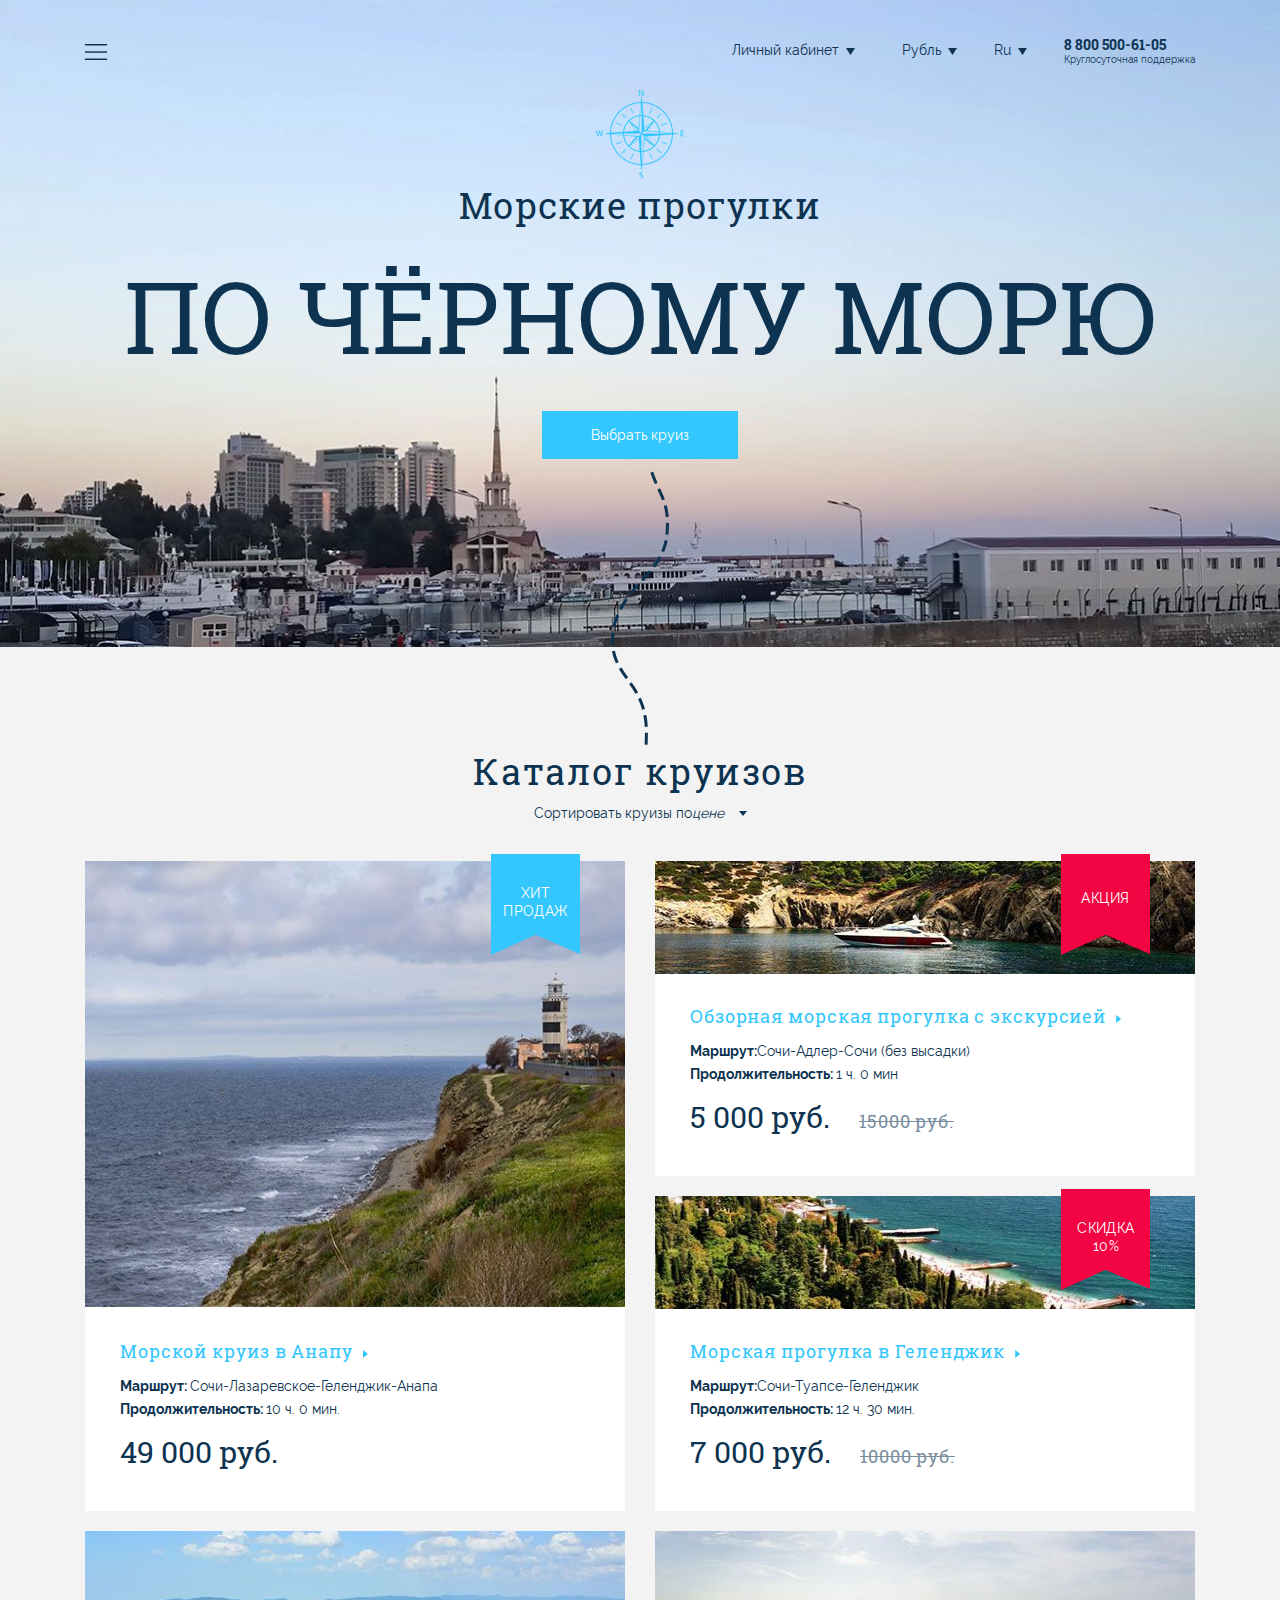
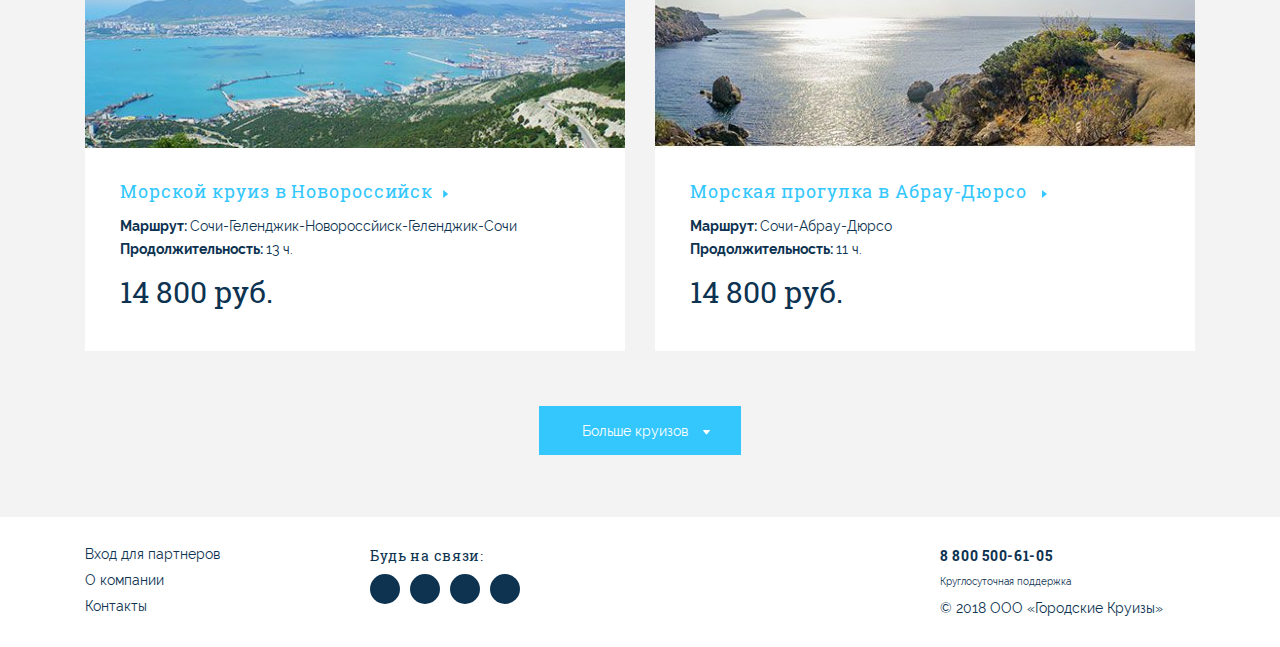
==== cruise/index.html @ 15de5fc4 "cruise" ====
<!DOCTYPE html><html lang="ru"><head><meta charset="utf-8"><title>Морские прогулки по черному морю</title><meta name="description" content=""><meta http-equiv="X-UA-Compatible" content="IE=edge"><meta name="viewport" content="width=device-width, initial-scale=1, maximum-scale=1"><meta property="og:image" content="path/to/image.jpg"><link rel="icon" href="img/favicon.ico"><link rel="apple-touch-icon" sizes="180x180" href="img/favicon/apple-touch-icon-180x180.png"><meta name="theme-color" content="#000"><link rel="stylesheet" href="libs/bootstrap/bootstrap-grid.min.css"><link rel="stylesheet" href="https://use.fontawesome.com/releases/v5.2.0/css/all.css" integrity="sha384-hWVjflwFxL6sNzntih27bfxkr27PmbbK/iSvJ+a4+0owXq79v+lsFkW54bOGbiDQ" crossorigin="anonymous"><link rel="stylesheet" href="css/fonts.css"><link rel="stylesheet" href="css/style.css"><link rel="stylesheet" href="css/media.css"></head><body><div class="wrapper"></div><div class="modal"><div class="close"></div><div class="container"><div class="row"><div class="col-lg-6"><div class="gallery"><a href="#"><img src="img/gallery_item_1.png" alt="" class="main_img img-responsive"></a><ul class="img_list"><li><img src="img/cruise-1.jpg" alt=""></li><li><img src="img/cruise-2.jpg" alt=""></li><li><img src="img/cruise-5.jpg" alt=""></li><li><img src="img/cruise-2.jpg" alt=""></li></ul></div></div><div class="col-lg-6"><div class="modal_description"><h3>Морская прогулка в Абрау-Дюрсо</h3><span class="route"><strong>Маршрут: </strong>Сочи - Абрау-Дюрсо</span><span class="duration"><strong>Продолжительность: </strong>11 ч. 0 мин.</span><span class="date"><strong>Расписание:</strong>Отправление из Сочи: ежедневно в 10:00, 11:40, 13:20, 15:00, 16:40 <br>Отправление из Абрау-Дюрсо: ежедневнов 12:25, 14:05, 15:45, 17:25, 19:05 <br>Продолжительность: 11 часов 0 мин., из которых 10 часов - морская прогулка (туда и обратно), от 1 часа 30 мин. - свободное время в Ласточкином гнезде <br>Причал отправления/прибытия: набережная Ленина, причал №8, теплоход "Азов"</span><div class="price">14 800 руб.</div><a href="#" class="btn choose">Бронирование</a></div></div></div></div></div><header><div class="container"><div class="row"><div class="col"><div class="top_line"><a href="#" class="mmenu"><button class="hamburger"><span class="top_button_line"></span><span class="bottom_button_line"></span></button></a><nav class="main_nav hide"><ul><li><a href="#">Популярные маршруты</a></li><li><a href="#">Расписание рейсов</a></li><li><a href="#">Забронировать рейсы</a></li><li><a href="#">Вход для партнеров</a></li><li><a href="#">О компании</a></li><li><a href="#">Контакты</a></li></ul></nav><ul class="nav_right_side"><li class="user"><i class="fas fa-user"></i><a href="#">Личный кабинет<span class="trel"></span></a></li><li class="rub"><i class="fas fa-ruble-sign"></i><a href="#">Рубль<span class="trel"></span></a></li><li class="lang"><a href="#">Ru<span class="trel"></span></a></li><li><span class="phone_number">8 800 500-61-05</span><span class="phone_description">Круглосуточная поддержка</span></li></ul></div></div></div><div class="row"><div class="col-12 text-center"><div class="logo"><a href="index.html"><img src="img/logo.png" alt="" class="img-resposnive"></a></div></div><div class="col-12 header_desc"><div class="header_title"><h3>Морские прогулки</h3><h1>По чёрному морю</h1></div><a href="#" class="btn choose">Выбрать круиз</a></div></div></div></header><main><img src="img/cross_line.png" alt="" class="cross_line img-responsive"><div class="container"><div class="row"><div class="col text-center"><h2>Каталог круизов</h2><span>Cортировать круизы по</span><select name="sort" id="sort" class="sort"><option value="Цена">цене</option><option value="Рейтинг">рейтингу</option><option value="Рекомендуемое">рекомендуемому</option></select></div></div><div class="row main_content"><div class="col-lg-6"><div class="left_side main_item"><img src="img/cruise-1.jpg" alt="" class="img-responsive"><div class="left_side_description"><a href="#"><h3>Морской круиз в Анапу<span class="right_arrow"></span></h3></a><span class="route"><strong>Маршрут: </strong>Сочи-Лазаревское-Геленджик-Анапа</span><span class="duration"><strong>Продолжительность: </strong>10 ч. 0 мин.</span><div class="price">49 000 руб.</div></div></div><div class="left_side main_item"><img src="img/cruise-4.jpg" alt="" class="img-responsive"><div class="left_side_description"><a href="#"><h3>Морской круиз в Новороссийск<span class="right_arrow"></span></h3></a><span class="route"><strong>Маршрут: </strong> Сочи-Геленджик-Новороссйиск-Геленджик-Сочи</span><span class="duration"><strong>Продолжительность: </strong>13 ч. </span><div class="price">14 800 руб.</div></div></div></div><div class="col-lg-6"><div class="right_side main_item"><div class="top_item"><img src="img/cruise-2.jpg" alt="" class="img-responsive"><div class="top_item_description "><a href="#"><h3>Обзорная морская прогулка с экскурсией<span class="right_arrow"></span></h3></a><span class="route"><strong>Маршрут:</strong>Сочи-Адлер-Сочи (без высадки)</span><span class="duration"><strong>Продолжительность: </strong>1 ч. 0 мин</span><div class="price">5 000 руб.</div><span class="old_price">15000 руб.</span></div></div><div class="bottom_item"><img src="img/cruise-3.jpg" alt="" class="img-responsive"><div class="top_item_description "><a href="#"><h3>Морская прогулка в Геленджик<span class="right_arrow"></span></h3></a><span class="route"><strong>Маршрут:</strong>Сочи-Туапсе-Геленджик</span><span class="duration"><strong>Продолжительность: </strong>12 ч. 30 мин.</span><div class="price">7 000 руб.</div><span class="old_price">10000 руб.</span></div></div><div class="right_item"><img src="img/cruise-5.jpg" alt="" class="img-responsive"><div class="left_side_description"><a href="#"><h3>Морская прогулка в Абрау-Дюрсо <span class="right_arrow"></span></h3></a><span class="route"><strong>Маршрут: </strong> Сочи-Абрау-Дюрсо </span><span class="duration"><strong>Продолжительность: </strong>11 ч. </span><div class="price">14 800 руб.</div></div></div></div></div></div><div class="row text-center"><div class="col"><a href="#" class="btn more_cruise">Больше круизов<span class="arrow"></span></a></div></div></div></main><footer><div class="container"><div class="row"><div class="col-lg-3 col-md-4 col-4"><nav class="footer_nav"><ul><li><a href="#">Вход для партнеров</a></li><li><a href="#">О компании</a></li><li><a href="#">Контакты</a></li></ul></nav></div><div class="col-lg-6 col-md-4 col-4"><p class="social_title">Будь на связи:</p><nav class="footer_social"><ul><li><a href="#"><i class="fab fa-vk"></i></a></li><li><a href="#"><i class="fab fa-odnoklassniki"></i></a></li><li><a href="#"><i class="fab fa-youtube"></i></a></li><li><a href="#"><i class="fab fa-instagram"></i></a></li></ul></nav></div><div class="col-lg-3 col-md-4 col-4"><div class="footer_contacts"><span class="phone_number">8 800 500-61-05</span><span class="phone_description">Круглосуточная поддержка</span><span class="copyright">© 2018 OOO «Городские Круизы»</span></div></div></div></div></footer><script src="js/common.js"></script></body></html>
---- cruise/css/fonts.css ----
@font-face {
    font-family: "RobotoSlab";
    src: url("../fonts/RobotoSlab/RobotoSlab-Regular.ttf") format("truetype");
}

@font-face {
    font-family: "RobotoSlab";
    font-weight: bold;
    src: url("../fonts/RobotoSlab/RobotoSlab-Bold.ttf") format("truetype");
}

@font-face {
    font-family: "Raleway";
    src: url("../fonts/Railway/Raleway-Regular.ttf") format("truetype");
}

@font-face {
    font-family: "Raleway";
    font-weight: bold;
    src: url("../fonts/Railway/Raleway-Bold.ttf") format("truetype");
}
---- cruise/css/style.css ----
:root{--default-font:"Raleway";--text:#0d3351;--accent:#33c7fd}*,::after,::before{margin:0;padding:0;box-sizing:border-box}h1,h2,h3,h4,h5,p{margin:0;padding:0;font-family:"RobotoSlab",serif}:placeholder{color:#666}::selection{background-color:var(--accent);color:#fff}body{font-size:14px;min-width:320px;position:relative;font-family:var(--default-font);overflow-x:hidden;color:var(--text)}input,textarea{border:#666 1px solid;outline:none}input:focus:required:invalid,textarea:focus:required:invalid{border-color:red}input:required:valid,textarea:required:valid{border-color:green}.img-responsive{display:block;max-width:100%;height:auto}.text-center{text-align:center}b,strong{font-weight:700}a{display:block;color:var(--text);text-decoration:none}ul{list-style:none}.modal{max-width:850px;width:100%;z-index:99999;min-height:691px;background-color:#fff;position:fixed;top:50%;left:50%;transform:translate(-50%,-50%);padding-top:118px;padding-left:28px;padding-right:24px;display:none}.close{position:absolute;width:15px;height:17px;right:33px;top:25px;background:url(../img/close.png) no-repeat;cursor:pointer}.modal .route{display:block}.modal .duration{margin-bottom:16px;display:block}.modal .date{letter-spacing:.7px;line-height:24px}.modal .date strong{display:block}.modal .price{margin-top:15px;font-size:30px;font-family:"RobotoSlab"}.main_img{margin-bottom:7px;max-width:361px}.modal_description h3{font-size:18px;color:var(--accent);font-weight:400;letter-spacing:.9px;position:relative;line-height:.6;margin-bottom:37px}.img_list li{display:inline-block;margin-right:6.5px}.img_list img{max-width:83px;width:100%;height:55px;cursor:pointer}.wrapper{position:absolute;height:100%;width:100%;background-color:#000;opacity:.5;z-index:999;display:-webkit-flex;display:-moz-flex;display:-ms-flex;display:-o-flex;display:flex;justify-content:center;align-items:center;display:none}header{min-height:647px;position:relative;padding-top:35px;background:url(../img/header_bg.jpg) no-repeat center bottom / cover}.top_line{display:-webkit-flex;display:-moz-flex;display:-ms-flex;display:-o-flex;display:flex;justify-content:space-between;align-items:center;position:relative}.main_nav{display:block;position:absolute;max-width:420px;width:100%;min-height:415px;background-color:var(--text);padding-top:65px;padding-left:40px;top:35px;opacity:0;transform:translateY(-150%);transition:all 0.3s ease;z-index:1}.main_nav li{margin-bottom:25px;font-family:"RobotoSlab";font-size:18px}.main_nav li:last-of-type{margin-bottom:0}.main_nav a{color:#fff;display:inline-block}.hide{display:none}.nav_right_side{display:-webkit-flex;display:-moz-flex;display:-ms-flex;display:-o-flex;display:flex;justify-content:flex-end;align-items:center}.trel{width:9px;height:7px;display:inline-block;background-color:var(--text);clip-path:polygon(0% 0%,100% 0%,50% 100%);margin-left:7px;display:inline-block}.nav_right_side li:not(:last-of-type){margin-right:37px}.nav_right_side i{margin-right:10px;color:var(--accent)}.nav_right_side a{display:inline-block}.phone_number,.phone_description{display:block}.phone_number{font-weight:700;font-family:"RobotoSlab"}.phone_description{font-size:10px}.mmenu{height:20px}.hamburger{border:none;height:2px;width:22px;background-image:linear-gradient(to bottom,#496c89 50%,#315573 50%);position:relative;cursor:pointer}.top_button_line{content:"";position:absolute;top:-7px;left:0;height:2px;width:100%;background-image:linear-gradient(to bottom,#0d3351 50%,#6b8caa 50%);cursor:pointer}.bottom_button_line{content:"";position:absolute;bottom:-7px;left:0;height:2px;width:100%;background-image:linear-gradient(to bottom,#6e8eab 50%,#0d3351 50%);cursor:pointer}.logo{margin-top:25px;display:inline-block}.header_desc{text-align:center}.header_title h3{font-size:36px;font-weight:400;letter-spacing:.03em}.header_title h1{font-size:100px;font-weight:400;text-transform:uppercase;margin-top:20px}.choose{background-color:var(--accent);display:inline-block;padding:16px 49px;color:#fff;margin-top:30px;transition:all 0.2s ease;text-align:center}.choose:hover{background-color:#13b0e9}.choose:active{background-color:#64d6ff}main{padding-top:100px;background-color:#f3f3f3;min-height:1405px;position:relative}.cross_line{position:absolute;left:50%;transform:translateX(-50%);top:-12%}main h2{font-size:36px;font-weight:400;letter-spacing:.05em}.sort{outline:none;border:none;font-family:var(--default-font);font-size:14px;font-style:italic;color:var(--text);background-color:transparent;position:relative;display:inline-block;padding-right:9px;-webkit-appearance:none;-moz-appearance:none;-ms-appearance:none;appearance:none!important;background:url(../img/arrow.png) no-repeat center right;width:55px;margin-top:10px}.main_content{margin-top:40px;margin-bottom:25px}.left_side{position:relative}.left_side.main_item:nth-of-type(1){margin-bottom:20px}.left_side img{height:447px}.left_side.main_item:nth-of-type(2) img{height:217px}.left_side_description,.top_item_description{padding-left:35px;padding-top:31px;padding-bottom:40px;background-color:#fff;position:relative}.top_item_description{padding-top:30px}.left_side:nth-of-type(1)::before,.top_item::before,.bottom_item::before{content:"Хит продаж";text-transform:uppercase;position:absolute;display:-webkit-flex;display:-moz-flex;display:-ms-flex;display:-o-flex;display:flex;letter-spacing:.03em;line-height:18px;padding-top:30px;text-align:center;width:89px;height:101px;background-color:var(--accent);color:#fff;top:-7px;right:45px;clip-path:polygon(0% 0%,100% 0%,100% 99%,50% 80%,0 100%)}.top_item::before{content:"Акция";background-color:#f20542;justify-content:center;padding-top:35px}.bottom_item::before{content:"Скидка 10%";background-color:#f20542;padding-left:1px}.left_side_description h3,.top_item_description h3{font-size:18px;color:var(--accent);font-weight:400;letter-spacing:.05em;position:relative}.left_side_description a,.top_item_description a{max-width:max-content}.right_arrow{clip-path:polygon(0 0,0% 100%,100% 50%);height:8px;width:5px;background-color:var(--accent);display:inline-block!important;margin-left:10px}.left_side_description span,.top_item_description span{display:block}.route{margin-top:15px;margin-bottom:7px}.left_side_description .price,.top_item_description .price{margin-top:15px;font-size:30px;font-family:"RobotoSlab"}.top_item{margin-bottom:20px;position:relative}.top_item img,.bottom_item img{height:113px}.top_item_description .price,.top_item_description .old_price{display:inline-block}.old_price{margin-left:29px;font-family:"RobotoSlab";font-size:18px;opacity:.55;text-decoration:line-through;letter-spacing:.05em}.bottom_item{position:relative;margin-bottom:20px}.right_item img{height:217px}.more_cruise{background-color:var(--accent);display:inline-block;padding:17px 26px 16px 38px;color:#fff;margin-top:30px;transition:all 0.2s ease;text-align:center;margin-bottom:62px;width:202px}.more_cruise:hover{background-color:#13b0e9}.more_cruise:active{background-color:#64d6ff}.arrow{width:8px;height:5px;background-color:#fff;display:inline-block;clip-path:polygon(100% 0,0 0,50% 100%);margin-left:15px;vertical-align:middle}footer .row{height:130px;padding-top:29px}.footer_nav a{margin-bottom:10px}.social_title{margin-bottom:9px;letter-spacing:.7px}.footer_social li{display:inline-block;margin-right:10px}.footer_social a{height:30px;width:30px;background-color:var(--text);display:-webkit-flex;display:-moz-flex;display:-ms-flex;display:-o-flex;display:flex;justify-content:center;align-items:center;border-radius:50%}.footer_social i{color:#fff}.footer_contacts .phone_number{margin-bottom:11px;letter-spacing:.7px}.footer_contacts .phone_description{margin-bottom:13px}
---- cruise/css/media.css ----
@media (max-width:320px){.header_title h1{font-size:3rem!important}}@media (max-width:575.98px){.header_title h1{font-size:4rem}.nav_right_side li:not(:last-of-type){margin-right:20px}}@media (max-width:767.98px){.nav_right_side .phone_number,.nav_right_side .phone_description{display:none}header .choose{margin-bottom:30px}.left_side_description,.top_item_description{margin-bottom:30px}}@media (max-width:991.98px){.cross_line{display:none}}
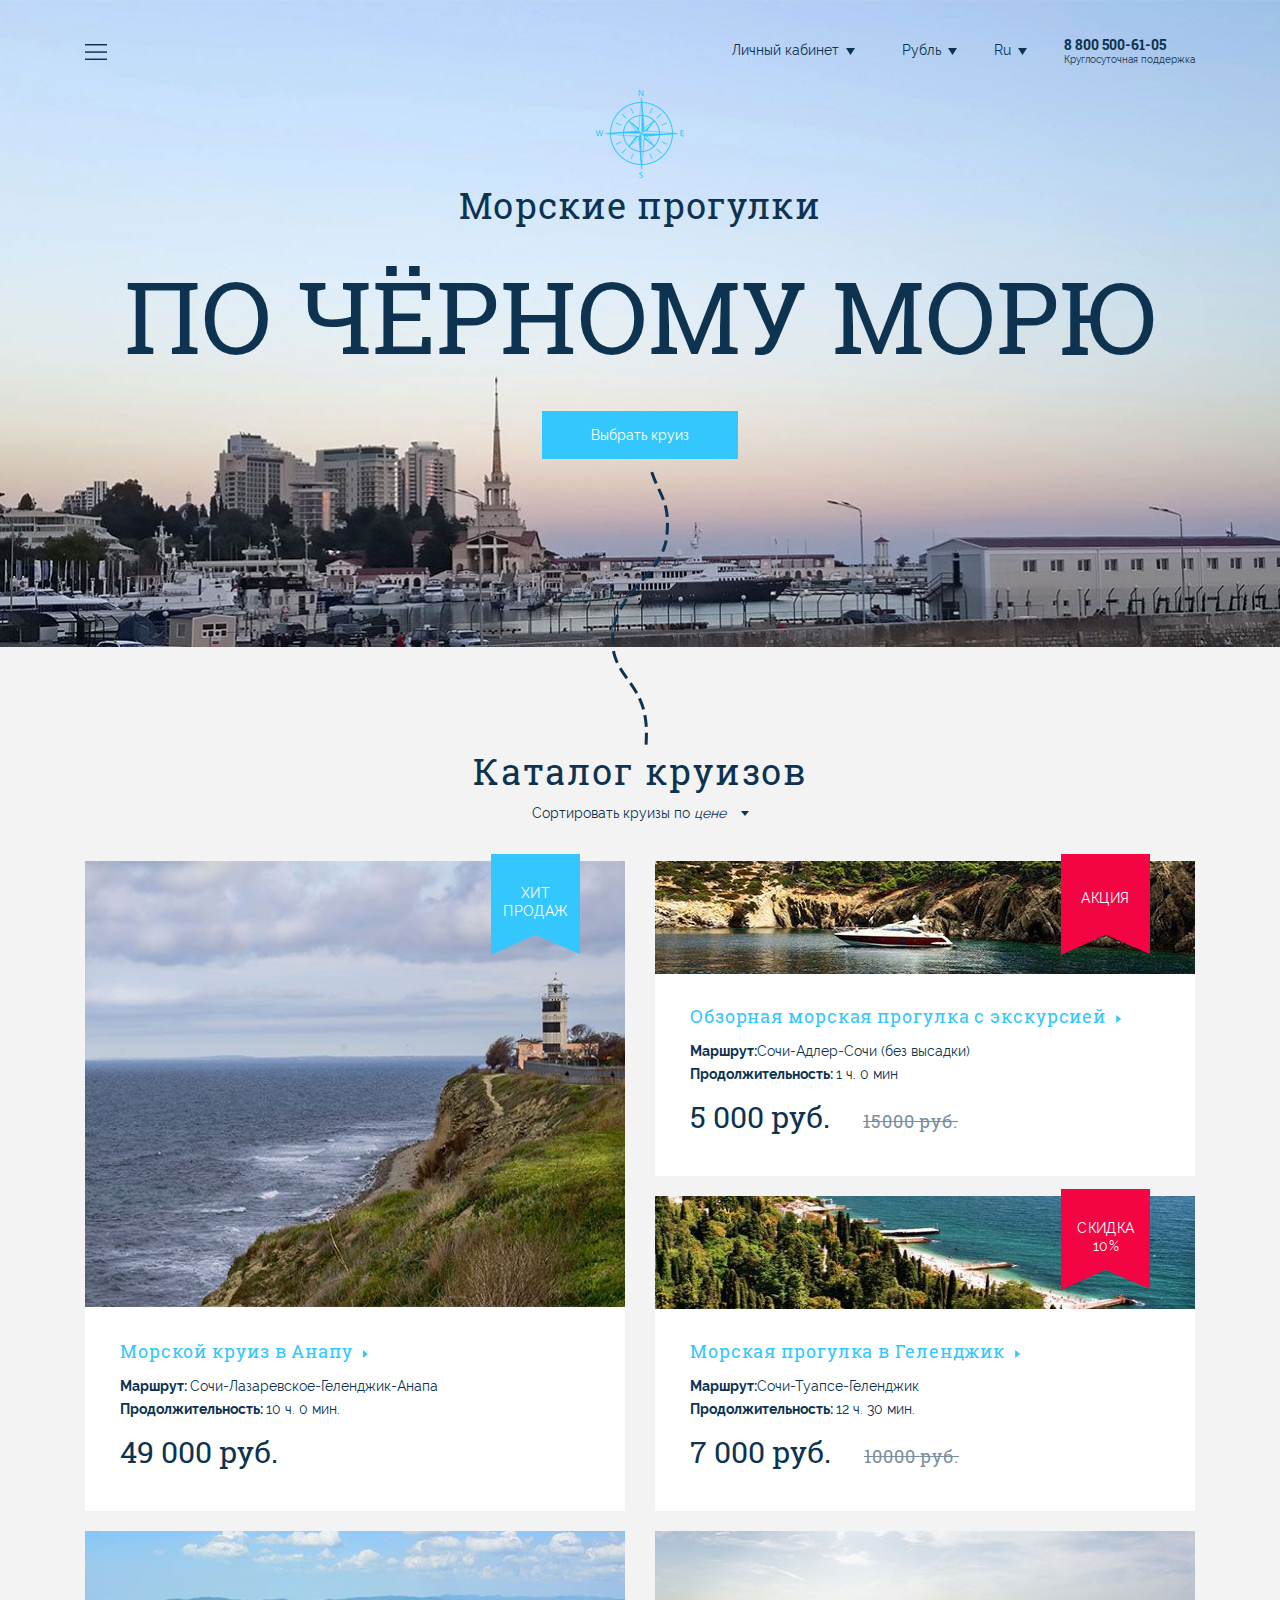
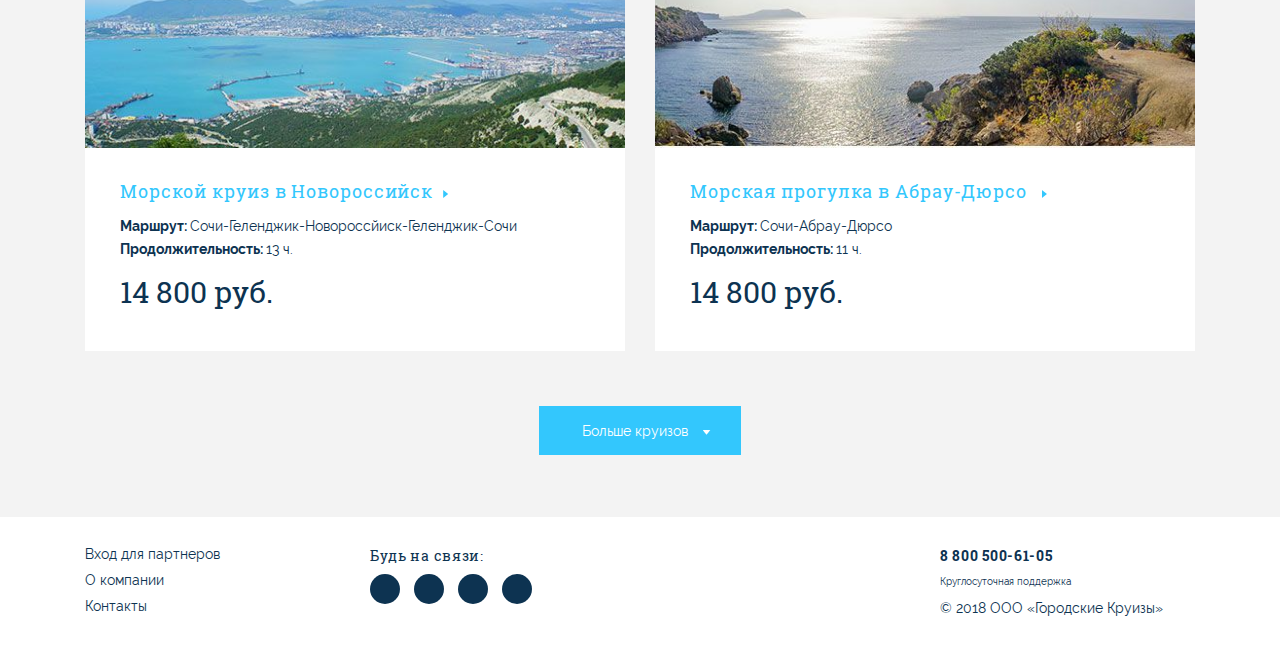
==== commit 2eae8ef3: "cruise" ====
--- a/cruise/index.html
+++ b/cruise/index.html
@@ -1 +1,258 @@
-<!DOCTYPE html><html lang="ru"><head><meta charset="utf-8"><title>Морские прогулки по черному морю</title><meta name="description" content=""><meta http-equiv="X-UA-Compatible" content="IE=edge"><meta name="viewport" content="width=device-width, initial-scale=1, maximum-scale=1"><meta property="og:image" content="path/to/image.jpg"><link rel="icon" href="img/favicon.ico"><link rel="apple-touch-icon" sizes="180x180" href="img/favicon/apple-touch-icon-180x180.png"><meta name="theme-color" content="#000"><link rel="stylesheet" href="libs/bootstrap/bootstrap-grid.min.css"><link rel="stylesheet" href="https://use.fontawesome.com/releases/v5.2.0/css/all.css" integrity="sha384-hWVjflwFxL6sNzntih27bfxkr27PmbbK/iSvJ+a4+0owXq79v+lsFkW54bOGbiDQ" crossorigin="anonymous"><link rel="stylesheet" href="css/fonts.css"><link rel="stylesheet" href="css/style.css"><link rel="stylesheet" href="css/media.css"></head><body><div class="wrapper"></div><div class="modal"><div class="close"></div><div class="container"><div class="row"><div class="col-lg-6"><div class="gallery"><a href="#"><img src="img/gallery_item_1.png" alt="" class="main_img img-responsive"></a><ul class="img_list"><li><img src="img/cruise-1.jpg" alt=""></li><li><img src="img/cruise-2.jpg" alt=""></li><li><img src="img/cruise-5.jpg" alt=""></li><li><img src="img/cruise-2.jpg" alt=""></li></ul></div></div><div class="col-lg-6"><div class="modal_description"><h3>Морская прогулка в Абрау-Дюрсо</h3><span class="route"><strong>Маршрут: </strong>Сочи - Абрау-Дюрсо</span><span class="duration"><strong>Продолжительность: </strong>11 ч. 0 мин.</span><span class="date"><strong>Расписание:</strong>Отправление из Сочи: ежедневно в 10:00, 11:40, 13:20, 15:00, 16:40 <br>Отправление из Абрау-Дюрсо: ежедневнов 12:25, 14:05, 15:45, 17:25, 19:05 <br>Продолжительность: 11 часов 0 мин., из которых 10 часов - морская прогулка (туда и обратно), от 1 часа 30 мин. - свободное время в Ласточкином гнезде <br>Причал отправления/прибытия: набережная Ленина, причал №8, теплоход "Азов"</span><div class="price">14 800 руб.</div><a href="#" class="btn choose">Бронирование</a></div></div></div></div></div><header><div class="container"><div class="row"><div class="col"><div class="top_line"><a href="#" class="mmenu"><button class="hamburger"><span class="top_button_line"></span><span class="bottom_button_line"></span></button></a><nav class="main_nav hide"><ul><li><a href="#">Популярные маршруты</a></li><li><a href="#">Расписание рейсов</a></li><li><a href="#">Забронировать рейсы</a></li><li><a href="#">Вход для партнеров</a></li><li><a href="#">О компании</a></li><li><a href="#">Контакты</a></li></ul></nav><ul class="nav_right_side"><li class="user"><i class="fas fa-user"></i><a href="#">Личный кабинет<span class="trel"></span></a></li><li class="rub"><i class="fas fa-ruble-sign"></i><a href="#">Рубль<span class="trel"></span></a></li><li class="lang"><a href="#">Ru<span class="trel"></span></a></li><li><span class="phone_number">8 800 500-61-05</span><span class="phone_description">Круглосуточная поддержка</span></li></ul></div></div></div><div class="row"><div class="col-12 text-center"><div class="logo"><a href="index.html"><img src="img/logo.png" alt="" class="img-resposnive"></a></div></div><div class="col-12 header_desc"><div class="header_title"><h3>Морские прогулки</h3><h1>По чёрному морю</h1></div><a href="#" class="btn choose">Выбрать круиз</a></div></div></div></header><main><img src="img/cross_line.png" alt="" class="cross_line img-responsive"><div class="container"><div class="row"><div class="col text-center"><h2>Каталог круизов</h2><span>Cортировать круизы по</span><select name="sort" id="sort" class="sort"><option value="Цена">цене</option><option value="Рейтинг">рейтингу</option><option value="Рекомендуемое">рекомендуемому</option></select></div></div><div class="row main_content"><div class="col-lg-6"><div class="left_side main_item"><img src="img/cruise-1.jpg" alt="" class="img-responsive"><div class="left_side_description"><a href="#"><h3>Морской круиз в Анапу<span class="right_arrow"></span></h3></a><span class="route"><strong>Маршрут: </strong>Сочи-Лазаревское-Геленджик-Анапа</span><span class="duration"><strong>Продолжительность: </strong>10 ч. 0 мин.</span><div class="price">49 000 руб.</div></div></div><div class="left_side main_item"><img src="img/cruise-4.jpg" alt="" class="img-responsive"><div class="left_side_description"><a href="#"><h3>Морской круиз в Новороссийск<span class="right_arrow"></span></h3></a><span class="route"><strong>Маршрут: </strong> Сочи-Геленджик-Новороссйиск-Геленджик-Сочи</span><span class="duration"><strong>Продолжительность: </strong>13 ч. </span><div class="price">14 800 руб.</div></div></div></div><div class="col-lg-6"><div class="right_side main_item"><div class="top_item"><img src="img/cruise-2.jpg" alt="" class="img-responsive"><div class="top_item_description "><a href="#"><h3>Обзорная морская прогулка с экскурсией<span class="right_arrow"></span></h3></a><span class="route"><strong>Маршрут:</strong>Сочи-Адлер-Сочи (без высадки)</span><span class="duration"><strong>Продолжительность: </strong>1 ч. 0 мин</span><div class="price">5 000 руб.</div><span class="old_price">15000 руб.</span></div></div><div class="bottom_item"><img src="img/cruise-3.jpg" alt="" class="img-responsive"><div class="top_item_description "><a href="#"><h3>Морская прогулка в Геленджик<span class="right_arrow"></span></h3></a><span class="route"><strong>Маршрут:</strong>Сочи-Туапсе-Геленджик</span><span class="duration"><strong>Продолжительность: </strong>12 ч. 30 мин.</span><div class="price">7 000 руб.</div><span class="old_price">10000 руб.</span></div></div><div class="right_item"><img src="img/cruise-5.jpg" alt="" class="img-responsive"><div class="left_side_description"><a href="#"><h3>Морская прогулка в Абрау-Дюрсо <span class="right_arrow"></span></h3></a><span class="route"><strong>Маршрут: </strong> Сочи-Абрау-Дюрсо </span><span class="duration"><strong>Продолжительность: </strong>11 ч. </span><div class="price">14 800 руб.</div></div></div></div></div></div><div class="row text-center"><div class="col"><a href="#" class="btn more_cruise">Больше круизов<span class="arrow"></span></a></div></div></div></main><footer><div class="container"><div class="row"><div class="col-lg-3 col-md-4 col-4"><nav class="footer_nav"><ul><li><a href="#">Вход для партнеров</a></li><li><a href="#">О компании</a></li><li><a href="#">Контакты</a></li></ul></nav></div><div class="col-lg-6 col-md-4 col-4"><p class="social_title">Будь на связи:</p><nav class="footer_social"><ul><li><a href="#"><i class="fab fa-vk"></i></a></li><li><a href="#"><i class="fab fa-odnoklassniki"></i></a></li><li><a href="#"><i class="fab fa-youtube"></i></a></li><li><a href="#"><i class="fab fa-instagram"></i></a></li></ul></nav></div><div class="col-lg-3 col-md-4 col-4"><div class="footer_contacts"><span class="phone_number">8 800 500-61-05</span><span class="phone_description">Круглосуточная поддержка</span><span class="copyright">© 2018 OOO «Городские Круизы»</span></div></div></div></div></footer><script src="js/common.js"></script></body></html>+<!DOCTYPE html>
+<html lang="ru">
+
+<head>
+
+	<meta charset="utf-8">
+	<!-- <base href="/"> -->
+
+	<title>Морские прогулки по черному морю</title>
+	<meta name="description" content="">
+
+	<meta http-equiv="X-UA-Compatible" content="IE=edge">
+	<meta name="viewport" content="width=device-width, initial-scale=1, maximum-scale=1">
+	
+	<!-- Template Basic Images Start -->
+	<meta property="og:image" content="path/to/image.jpg">
+	<link rel="icon" href="img/favicon.ico">
+	<link rel="apple-touch-icon" sizes="180x180" href="img/favicon/apple-touch-icon-180x180.png">
+	<!-- Template Basic Images End -->
+	
+	<!-- Custom Browsers Color Start -->
+	<meta name="theme-color" content="#000">
+	<!-- Custom Browsers Color End -->
+    <link rel="stylesheet" href="libs/bootstrap/bootstrap-grid.min.css">
+    <link rel="stylesheet" href="https://use.fontawesome.com/releases/v5.2.0/css/all.css" integrity="sha384-hWVjflwFxL6sNzntih27bfxkr27PmbbK/iSvJ+a4+0owXq79v+lsFkW54bOGbiDQ" crossorigin="anonymous">
+    <link rel="stylesheet" href="css/fonts.css">
+	<link rel="stylesheet" href="css/style.css">
+    <link rel="stylesheet" href="css/media.css">
+</head>
+
+<body>
+   <div class="wrapper">
+       
+   </div>
+    <div class="modal">
+       <div class="close"></div>
+        <div class="container">
+            <div class="row">
+                <div class="col-lg-6">
+                    <div class="gallery">
+                        <a href="#"><img src="img/gallery_item_1.png" alt="" class="main_img img-responsive"></a>
+                        <ul class="img_list">
+                            <li><img src="img/cruise-1.jpg" alt=""></li>
+                            <li><img src="img/cruise-2.jpg" alt=""></li>
+                            <li><img src="img/cruise-5.jpg" alt=""></li>
+                            <li><img src="img/cruise-2.jpg" alt=""></li>
+                        </ul>
+                    </div>
+                </div>
+                <div class="col-lg-6">
+                    <div class="modal_description">
+                        <h3>Морская прогулка в Абрау-Дюрсо</h3>
+                        <span class="route"><strong>Маршрут: </strong>Сочи - Абрау-Дюрсо</span>
+                        <span class="duration"><strong>Продолжительность: </strong>11 ч. 0 мин.</span>
+                        <span class="date">
+                            <strong>Расписание:</strong>Отправление из Сочи: ежедневно в 10:00, 11:40, 13:20, 15:00, 16:40 <br>
+                            Отправление из Абрау-Дюрсо: ежедневно 
+                            в 12:25, 14:05, 15:45, 17:25, 19:05   <br>
+                            Продолжительность: 11 часов 0 мин., из которых 10 часов - морская прогулка (туда и обратно), от 1 часа 30 мин. - свободное время в Ласточкином гнезде <br>
+                            Причал отправления/прибытия: набережная Ленина, причал №8, теплоход "Азов"
+                        </span>
+                        <div class="price">
+                            14 800 руб.
+                        </div>
+                        <a href="#" class="btn choose">Бронирование</a>
+                    </div>
+                </div>
+            </div>
+        </div>
+    </div>
+<header>
+    <div class="container">
+        <div class="row">
+            <div class="col">
+              <div class="top_line">
+                  <a href="#" class="mmenu">
+                      <button class="hamburger">
+                            <span class="top_button_line"></span>
+                            <span class="bottom_button_line"></span>
+                      </button>
+                  </a>
+                  <nav class="main_nav hide">
+                    <ul>
+                        <li><a href="#">Популярные маршруты</a></li>
+                        <li><a href="#">Расписание рейсов</a></li>
+                        <li><a href="#">Забронировать рейсы</a></li>
+                        <li><a href="#">Вход для партнеров</a></li>
+                        <li><a href="#">О компании</a></li>
+                        <li><a href="#">Контакты</a></li>
+                    </ul>
+                 </nav>
+                 <ul class="nav_right_side">
+                    <li class="user"><i class="fas fa-user"></i><a href="#">Личный кабинет<span class="trel"></span></a></li>
+                    <li class="rub"><i class="fas fa-ruble-sign"></i><a href="#">Рубль<span class="trel"></span></a></li>
+                    <li class="lang"><a href="#">Ru<span class="trel"></span></a></li>
+                    <li>
+                        <span class="phone_number">8 800 500-61-05</span>
+                        <span class="phone_description">Круглосуточная поддержка</span>
+                    </li>
+                 </ul>
+               </div>
+            </div>
+        </div>
+        
+        <div class="row">
+            <div class="col-12 text-center">
+                <div class="logo">
+                    <a href="index.html"><img src="img/logo.png" alt="" class="img-resposnive"></a>
+                </div>
+            </div>
+            <div class="col-12 header_desc">
+                <div class="header_title">
+                    <h3>Морские прогулки</h3>
+                    <h1>По чёрному морю</h1>
+                </div>
+                <a href="#" class="btn choose">Выбрать круиз</a>
+            </div>
+        </div>
+    </div>
+</header>
+
+<main>
+   <img src="img/cross_line.png" alt="" class="cross_line img-responsive">
+    <div class="container">
+        <div class="row">
+            <div class="col text-center">
+                <h2>Каталог круизов</h2>
+                <span>Cортировать круизы по</span>
+                <select name="sort" id="sort" class="sort">
+                    <option value="Цена">цене</option>
+                    <option value="Рейтинг">рейтингу</option>
+                    <option value="Рекомендуемое">рекомендуемому</option>
+                </select>
+            </div>
+        </div>
+        
+        <div class="row main_content">
+            <div class="col-lg-6">
+                <div class="left_side main_item">
+                    <img src="img/cruise-1.jpg" alt="" class="img-responsive">
+                    <div class="left_side_description">
+                        <a href="#"><h3>Морской круиз в Анапу<span class="right_arrow"></span></h3></a>
+                        <span class="route"><strong>Маршрут: </strong>Сочи-Лазаревское-Геленджик-Анапа</span>
+                        <span class="duration"><strong>Продолжительность: </strong>10 ч. 0 мин.</span>
+                        <div class="price">
+                            49 000 руб.
+                        </div>
+                    </div>
+                </div>
+                
+                <div class="left_side main_item">
+                    <img src="img/cruise-4.jpg" alt="" class="img-responsive">
+                    <div class="left_side_description">
+                        <a href="#"><h3>Морской круиз в Новороссийск<span class="right_arrow"></span></h3></a>
+                        <span class="route"><strong>Маршрут: </strong> Сочи-Геленджик-Новороссйиск-Геленджик-Сочи</span>
+                        <span class="duration"><strong>Продолжительность: </strong>13 ч. </span>
+                        <div class="price">
+                            14 800 руб.
+                        </div>
+                    </div>
+                </div>
+                
+                
+            </div>
+            <div class="col-lg-6">
+                <div class="right_side main_item">
+                    <div class="top_item">
+                        <img src="img/cruise-2.jpg" alt="" class="img-responsive">
+                        <div class="top_item_description ">
+                            <a href="#"><h3>Обзорная морская прогулка с экскурсией<span class="right_arrow"></span></h3></a>
+                            <span class="route"><strong>Маршрут:</strong>Сочи-Адлер-Сочи (без высадки)</span>
+                            <span class="duration"><strong>Продолжительность: </strong>1 ч. 0 мин</span>
+                        <div class="price">
+                            5 000 руб.
+                        </div>
+                        <span class="old_price">
+                            15000 руб.
+                        </span>
+                        </div>
+                    </div>
+                    
+                    <div class="bottom_item">
+                        <img src="img/cruise-3.jpg" alt="" class="img-responsive">
+                        <div class="top_item_description ">
+                            <a href="#"><h3>Морская прогулка в Геленджик<span class="right_arrow"></span></h3></a>
+                            <span class="route"><strong>Маршрут:</strong>Сочи-Туапсе-Геленджик</span>
+                            <span class="duration"><strong>Продолжительность: </strong>12 ч. 30 мин.</span>
+                        <div class="price">
+                            7 000 руб.
+                        </div>
+                        <span class="old_price">
+                            10000 руб.
+                        </span>
+                        </div>
+                    </div>
+                    
+                    <div class="right_item">
+                        <img src="img/cruise-5.jpg" alt="" class="img-responsive">
+                        <div class="left_side_description">
+                            <a href="#"><h3>Морская прогулка в Абрау-Дюрсо <span class="right_arrow"></span></h3></a>
+                            <span class="route"><strong>Маршрут: </strong> Сочи-Абрау-Дюрсо  </span>
+                            <span class="duration"><strong>Продолжительность: </strong>11 ч. </span>
+                            <div class="price">
+                                14 800 руб.
+                            </div>
+                        </div>
+                    </div>
+                </div>
+            </div>
+        </div>
+
+        <div class="row text-center">
+            <div class="col">
+                <a href="#" class="btn more_cruise">Больше круизов<span class="arrow"></span></a>
+            </div>
+        </div>
+    </div>
+</main>
+
+<footer>
+    <div class="container">
+        <div class="row">
+            <div class="col-lg-3 col-md-4 col-4">
+                <nav class="footer_nav">
+                    <ul>
+                        <li><a href="#">Вход для партнеров</a></li>
+                        <li><a href="#">О компании</a></li>
+                        <li><a href="#">Контакты</a></li>
+                    </ul>
+                </nav>
+            </div>
+            <div class="col-lg-6 col-md-4 col-4">
+               <p class="social_title">Будь на связи:</p>
+                <nav class="footer_social">
+                    <ul>
+                        <li><a href="#"><i class="fab fa-vk"></i></a></li>
+                        <li><a href="#"><i class="fab fa-odnoklassniki"></i></a></li>
+                        <li><a href="#"><i class="fab fa-youtube"></i></a></li>
+                        <li><a href="#"><i class="fab fa-instagram"></i></a></li>
+                    </ul>
+                </nav>
+            </div>
+            <div class="col-lg-3 col-md-4 col-4">
+               <div class="footer_contacts">
+                    <span class="phone_number">8 800 500-61-05</span>
+                    <span class="phone_description">Круглосуточная поддержка</span>
+                    <span class="copyright">
+                        © 2018 OOO «Городские Круизы»
+                    </span>
+               </div>
+            </div>
+        </div>
+    </div>
+</footer>
+
+<script src="js/common.js"></script>
+</body>
+</html>
--- a/cruise/css/style.css
+++ b/cruise/css/style.css
@@ -1 +1,511 @@
-:root{--default-font:"Raleway";--text:#0d3351;--accent:#33c7fd}*,::after,::before{margin:0;padding:0;box-sizing:border-box}h1,h2,h3,h4,h5,p{margin:0;padding:0;font-family:"RobotoSlab",serif}:placeholder{color:#666}::selection{background-color:var(--accent);color:#fff}body{font-size:14px;min-width:320px;position:relative;font-family:var(--default-font);overflow-x:hidden;color:var(--text)}input,textarea{border:#666 1px solid;outline:none}input:focus:required:invalid,textarea:focus:required:invalid{border-color:red}input:required:valid,textarea:required:valid{border-color:green}.img-responsive{display:block;max-width:100%;height:auto}.text-center{text-align:center}b,strong{font-weight:700}a{display:block;color:var(--text);text-decoration:none}ul{list-style:none}.modal{max-width:850px;width:100%;z-index:99999;min-height:691px;background-color:#fff;position:fixed;top:50%;left:50%;transform:translate(-50%,-50%);padding-top:118px;padding-left:28px;padding-right:24px;display:none}.close{position:absolute;width:15px;height:17px;right:33px;top:25px;background:url(../img/close.png) no-repeat;cursor:pointer}.modal .route{display:block}.modal .duration{margin-bottom:16px;display:block}.modal .date{letter-spacing:.7px;line-height:24px}.modal .date strong{display:block}.modal .price{margin-top:15px;font-size:30px;font-family:"RobotoSlab"}.main_img{margin-bottom:7px;max-width:361px}.modal_description h3{font-size:18px;color:var(--accent);font-weight:400;letter-spacing:.9px;position:relative;line-height:.6;margin-bottom:37px}.img_list li{display:inline-block;margin-right:6.5px}.img_list img{max-width:83px;width:100%;height:55px;cursor:pointer}.wrapper{position:absolute;height:100%;width:100%;background-color:#000;opacity:.5;z-index:999;display:-webkit-flex;display:-moz-flex;display:-ms-flex;display:-o-flex;display:flex;justify-content:center;align-items:center;display:none}header{min-height:647px;position:relative;padding-top:35px;background:url(../img/header_bg.jpg) no-repeat center bottom / cover}.top_line{display:-webkit-flex;display:-moz-flex;display:-ms-flex;display:-o-flex;display:flex;justify-content:space-between;align-items:center;position:relative}.main_nav{display:block;position:absolute;max-width:420px;width:100%;min-height:415px;background-color:var(--text);padding-top:65px;padding-left:40px;top:35px;opacity:0;transform:translateY(-150%);transition:all 0.3s ease;z-index:1}.main_nav li{margin-bottom:25px;font-family:"RobotoSlab";font-size:18px}.main_nav li:last-of-type{margin-bottom:0}.main_nav a{color:#fff;display:inline-block}.hide{display:none}.nav_right_side{display:-webkit-flex;display:-moz-flex;display:-ms-flex;display:-o-flex;display:flex;justify-content:flex-end;align-items:center}.trel{width:9px;height:7px;display:inline-block;background-color:var(--text);clip-path:polygon(0% 0%,100% 0%,50% 100%);margin-left:7px;display:inline-block}.nav_right_side li:not(:last-of-type){margin-right:37px}.nav_right_side i{margin-right:10px;color:var(--accent)}.nav_right_side a{display:inline-block}.phone_number,.phone_description{display:block}.phone_number{font-weight:700;font-family:"RobotoSlab"}.phone_description{font-size:10px}.mmenu{height:20px}.hamburger{border:none;height:2px;width:22px;background-image:linear-gradient(to bottom,#496c89 50%,#315573 50%);position:relative;cursor:pointer}.top_button_line{content:"";position:absolute;top:-7px;left:0;height:2px;width:100%;background-image:linear-gradient(to bottom,#0d3351 50%,#6b8caa 50%);cursor:pointer}.bottom_button_line{content:"";position:absolute;bottom:-7px;left:0;height:2px;width:100%;background-image:linear-gradient(to bottom,#6e8eab 50%,#0d3351 50%);cursor:pointer}.logo{margin-top:25px;display:inline-block}.header_desc{text-align:center}.header_title h3{font-size:36px;font-weight:400;letter-spacing:.03em}.header_title h1{font-size:100px;font-weight:400;text-transform:uppercase;margin-top:20px}.choose{background-color:var(--accent);display:inline-block;padding:16px 49px;color:#fff;margin-top:30px;transition:all 0.2s ease;text-align:center}.choose:hover{background-color:#13b0e9}.choose:active{background-color:#64d6ff}main{padding-top:100px;background-color:#f3f3f3;min-height:1405px;position:relative}.cross_line{position:absolute;left:50%;transform:translateX(-50%);top:-12%}main h2{font-size:36px;font-weight:400;letter-spacing:.05em}.sort{outline:none;border:none;font-family:var(--default-font);font-size:14px;font-style:italic;color:var(--text);background-color:transparent;position:relative;display:inline-block;padding-right:9px;-webkit-appearance:none;-moz-appearance:none;-ms-appearance:none;appearance:none!important;background:url(../img/arrow.png) no-repeat center right;width:55px;margin-top:10px}.main_content{margin-top:40px;margin-bottom:25px}.left_side{position:relative}.left_side.main_item:nth-of-type(1){margin-bottom:20px}.left_side img{height:447px}.left_side.main_item:nth-of-type(2) img{height:217px}.left_side_description,.top_item_description{padding-left:35px;padding-top:31px;padding-bottom:40px;background-color:#fff;position:relative}.top_item_description{padding-top:30px}.left_side:nth-of-type(1)::before,.top_item::before,.bottom_item::before{content:"Хит продаж";text-transform:uppercase;position:absolute;display:-webkit-flex;display:-moz-flex;display:-ms-flex;display:-o-flex;display:flex;letter-spacing:.03em;line-height:18px;padding-top:30px;text-align:center;width:89px;height:101px;background-color:var(--accent);color:#fff;top:-7px;right:45px;clip-path:polygon(0% 0%,100% 0%,100% 99%,50% 80%,0 100%)}.top_item::before{content:"Акция";background-color:#f20542;justify-content:center;padding-top:35px}.bottom_item::before{content:"Скидка 10%";background-color:#f20542;padding-left:1px}.left_side_description h3,.top_item_description h3{font-size:18px;color:var(--accent);font-weight:400;letter-spacing:.05em;position:relative}.left_side_description a,.top_item_description a{max-width:max-content}.right_arrow{clip-path:polygon(0 0,0% 100%,100% 50%);height:8px;width:5px;background-color:var(--accent);display:inline-block!important;margin-left:10px}.left_side_description span,.top_item_description span{display:block}.route{margin-top:15px;margin-bottom:7px}.left_side_description .price,.top_item_description .price{margin-top:15px;font-size:30px;font-family:"RobotoSlab"}.top_item{margin-bottom:20px;position:relative}.top_item img,.bottom_item img{height:113px}.top_item_description .price,.top_item_description .old_price{display:inline-block}.old_price{margin-left:29px;font-family:"RobotoSlab";font-size:18px;opacity:.55;text-decoration:line-through;letter-spacing:.05em}.bottom_item{position:relative;margin-bottom:20px}.right_item img{height:217px}.more_cruise{background-color:var(--accent);display:inline-block;padding:17px 26px 16px 38px;color:#fff;margin-top:30px;transition:all 0.2s ease;text-align:center;margin-bottom:62px;width:202px}.more_cruise:hover{background-color:#13b0e9}.more_cruise:active{background-color:#64d6ff}.arrow{width:8px;height:5px;background-color:#fff;display:inline-block;clip-path:polygon(100% 0,0 0,50% 100%);margin-left:15px;vertical-align:middle}footer .row{height:130px;padding-top:29px}.footer_nav a{margin-bottom:10px}.social_title{margin-bottom:9px;letter-spacing:.7px}.footer_social li{display:inline-block;margin-right:10px}.footer_social a{height:30px;width:30px;background-color:var(--text);display:-webkit-flex;display:-moz-flex;display:-ms-flex;display:-o-flex;display:flex;justify-content:center;align-items:center;border-radius:50%}.footer_social i{color:#fff}.footer_contacts .phone_number{margin-bottom:11px;letter-spacing:.7px}.footer_contacts .phone_description{margin-bottom:13px}+:root {
+    --default-font: "Raleway";
+    --text: #0d3351;
+    --accent: #33c7fd;
+}
+*, ::after, ::before {
+    margin: 0;
+    padding: 0;
+    box-sizing: border-box;
+}
+h1, h2, h3, h4, h5, p {
+    margin: 0;
+    padding: 0;
+    font-family: "RobotoSlab", serif;
+}
+:placeholder {
+    color: #666;
+}
+::selection {
+    background-color: var(--accent);
+    color: #fff;
+}
+body {
+    font-size: 14px;
+    min-width: 320px;
+    position: relative;
+    font-family: var(--default-font);
+    overflow-x: hidden;
+    color: var(--text);
+}
+input, textarea {
+    border: #666 1px solid;
+    outline: none;
+}
+input:focus:required:invalid, textarea:focus:required:invalid {
+    border-color: red;
+}
+input:required:valid, textarea:required:valid {
+    border-color: green;
+}
+.img-responsive {
+    display: block;
+    max-width: 100%;
+    height: auto;
+}
+.text-center {
+    text-align: center;
+}
+b, strong {
+    font-weight: 700;
+}
+a {
+    display: block;
+    color: var(--text);
+    text-decoration: none;
+}
+ul {
+    list-style: none;
+}
+
+.modal {
+    max-width: 850px;
+    width: 100%;
+    z-index: 99999;
+    min-height: 691px;
+    background-color: #fff;
+    position: fixed;
+    top: 50%;
+    left: 50%;
+    transform: translate(-50%,-50%);
+    padding-top: 118px;
+    padding-left: 28px;
+    padding-right: 24px;
+    display: none;
+}
+.close {
+    position: absolute;
+    width: 15px;
+    height: 17px;
+    right: 33px;
+    top: 25px;
+    background: url("../img/close.png") no-repeat;
+    cursor: pointer;
+}
+.modal .route {
+    display: block;
+}
+.modal .duration {
+    margin-bottom: 16px;
+    display: block;
+}
+.modal .date {
+    letter-spacing: 0.7px;
+    line-height: 24px;
+}
+.modal .date strong {
+    display: block;
+}
+.modal .price {
+    margin-top: 15px;
+    font-size: 30px;
+    font-family: "RobotoSlab";
+}
+.main_img {
+    margin-bottom: 7px;
+    max-width: 361px;
+}
+.modal_description h3 {
+    font-size: 18px;
+    color: var(--accent);
+    font-weight: normal;
+    letter-spacing: 0.9px;
+    position: relative;
+    line-height: 0.6;
+    margin-bottom: 37px;
+}
+.img_list li{
+    display: inline-block;
+    margin-right: 6.5px;
+}
+.img_list img {
+    max-width: 83px;
+    width: 100%;
+    height: 55px;
+    cursor: pointer;
+}
+.wrapper {
+    position: absolute;
+    height: 100%;
+    width: 100%;
+    background-color: #000;
+    opacity: 0.5;
+    z-index: 999;
+    display: -webkit-flex;
+    display: -moz-flex;
+    display: -ms-flex;
+    display: -o-flex;
+    display: flex;
+    justify-content: center;
+    align-items: center;
+    display: none;
+}
+
+header {
+    min-height: 647px;
+    position: relative;
+    padding-top: 35px;
+    background:url("../img/header_bg.jpg") no-repeat center bottom / cover;
+    
+}
+.top_line {
+    display: -webkit-flex;
+    display: -moz-flex;
+    display: -ms-flex;
+    display: -o-flex;
+    display: flex;
+    justify-content: space-between;
+    align-items: center;
+    position: relative;
+}
+.main_nav {
+    display: block;
+    position: absolute;
+    max-width: 420px;
+    width: 100%;
+    min-height: 415px;
+    background-color: var(--text);
+    padding-top: 65px;
+    padding-left: 40px;
+    top: 35px;
+    opacity: 0;
+    transform: translateY(-150%);
+    transition: all 0.3s ease;
+    z-index: 1;
+}
+.main_nav li {
+    margin-bottom: 25px;
+    font-family: "RobotoSlab";
+    font-size: 18px;
+}
+.main_nav li:last-of-type {
+    margin-bottom: 0;
+}
+.main_nav a {
+    color: #fff;
+    display: inline-block;
+}
+.hide {
+    display: none;
+}
+
+.nav_right_side {
+    display: -webkit-flex;
+    display: -moz-flex;
+    display: -ms-flex;
+    display: -o-flex;
+    display: flex;
+    justify-content: flex-end;
+    align-items: center;
+}
+.trel {
+    width: 9px;
+    height: 7px;
+    display: inline-block;
+    background-color: var(--text);
+    clip-path: polygon(0% 0%,100% 0%,50% 100%);
+    margin-left: 7px;
+    display: inline-block;
+}
+.nav_right_side li:not(:last-of-type) {
+    margin-right: 37px;
+}
+.nav_right_side i {
+    margin-right: 10px;
+    color: var(--accent);
+}
+.nav_right_side a {
+    display: inline-block;
+}
+.phone_number,.phone_description {
+    display: block;
+}
+.phone_number {
+    font-weight: bold;
+    font-family: "RobotoSlab";
+}
+.phone_description {
+    font-size: 10px;
+}
+.mmenu {
+    height: 20px;
+}
+.hamburger {
+    border: none;
+    height: 2px;
+    width: 22px;
+    background-image: linear-gradient(to bottom,#496c89 50%, #315573 50%);
+    position: relative;
+    cursor: pointer;
+}
+.top_button_line {
+    content: "";
+    position: absolute;
+    top: -7px;
+    left:0;
+    height: 2px;
+    width: 100%;
+    background-image: linear-gradient(to bottom,#0d3351 50%, #6b8caa 50%);
+    cursor: pointer;
+}
+.bottom_button_line {
+    content: "";
+    position: absolute;
+    bottom: -7px;
+    left:0;
+    height: 2px;
+    width: 100%;
+    background-image: linear-gradient(to bottom,#6e8eab 50%, #0d3351 50%);
+    cursor: pointer;
+}
+
+.logo {
+    margin-top: 25px;
+    display: inline-block;
+}
+.header_desc {
+    text-align: center;
+}
+.header_title h3 {
+    font-size: 36px;
+    font-weight: normal;
+    letter-spacing: 0.03em;
+}
+.header_title h1 {
+    font-size: 100px;
+    font-weight: normal;
+    text-transform: uppercase;
+    margin-top: 20px;
+}
+
+.choose {
+    background-color: var(--accent);
+    display: inline-block;
+    padding: 16px 49px;
+    color: #fff;
+    margin-top: 30px;
+    transition: all 0.2s ease;
+    text-align: center;
+}
+.choose:hover {
+    background-color: #13b0e9;
+}
+.choose:active {
+    background-color: #64d6ff;
+}
+
+main {
+    padding-top: 100px;
+    background-color: #f3f3f3;
+    min-height: 1405px;
+    position: relative;
+}
+.cross_line  {
+    position: absolute;
+    left: 50%;
+    transform: translateX(-50%);
+    top: -12%;
+}
+main h2 {
+    font-size: 36px;
+    font-weight: normal;
+    letter-spacing: 0.05em;
+}
+.sort {
+    outline: none;
+    border: none;
+    font-family: var(--default-font);
+    font-size: 14px;
+    font-style: italic;
+    color: var(--text);
+    background-color: transparent;
+    position: relative;
+    display: inline-block;
+    padding-right: 9px;
+    -webkit-appearance:none;
+    -moz-appearance: none;
+    -ms-appearance: none;
+    appearance: none !important;
+    background: url("../img/arrow.png") no-repeat center right;
+    width: 55px;
+    margin-top: 10px;
+}
+
+.main_content{
+    margin-top: 40px;
+    margin-bottom: 25px;
+}
+.left_side {
+    position: relative;
+}
+.left_side.main_item:nth-of-type(1) {
+    margin-bottom: 20px;
+}
+.left_side img {
+    height: 447px;
+}
+.left_side.main_item:nth-of-type(2) img {
+    height: 217px;
+}
+.left_side_description,.top_item_description {
+    padding-left: 35px;
+    padding-top: 31px;
+    padding-bottom: 40px;
+    background-color: #fff;
+    position: relative;
+}
+.top_item_description {
+    padding-top: 30px;
+}
+.left_side:nth-of-type(1)::before,.top_item::before,.bottom_item::before {
+    content: "Хит продаж";
+    text-transform: uppercase;
+    position: absolute;
+    display: -webkit-flex;
+    display: -moz-flex;
+    display: -ms-flex;
+    display: -o-flex;
+    display: flex;
+    letter-spacing: 0.03em;
+    line-height: 18px;
+    padding-top: 30px;
+    text-align: center;
+    width: 89px;
+    height: 101px;
+    background-color: var(--accent);
+    color: #fff;
+    top: -7px;
+    right: 45px;
+    clip-path:polygon(0% 0%, 100% 0%, 100% 99%, 50% 80%, 0 100%);
+}
+.top_item::before {
+    content: "Акция";
+    background-color: #f20542;
+    justify-content: center;
+    padding-top: 35px;
+}
+.bottom_item::before{
+    content: "Скидка 10%";
+    background-color: #f20542;
+    padding-left: 1px;
+}
+.left_side_description h3,.top_item_description h3 {
+    font-size: 18px;
+    color: var(--accent);
+    font-weight: normal;
+    letter-spacing: 0.05em;
+    position: relative;
+}
+.left_side_description a,.top_item_description a {
+    max-width: max-content;
+}
+.right_arrow {
+    clip-path: polygon(0 0, 0% 100%, 100% 50%);
+    height: 8px;
+    width: 5px;
+    background-color: var(--accent);
+    display: inline-block !important;
+    margin-left: 10px;
+}
+.left_side_description span, .top_item_description span{
+    display:block;
+}
+.route {
+    margin-top: 15px;
+    margin-bottom: 7px;
+}
+.left_side_description .price, .top_item_description .price {
+    margin-top: 15px;
+    font-size: 30px;
+    font-family:"RobotoSlab";
+}
+.top_item  {
+    margin-bottom: 20px;
+    position: relative;
+}
+.top_item img,.bottom_item img {
+    height: 113px;
+}
+.top_item_description .price,.top_item_description .old_price {
+    display: inline-block;
+}
+.old_price {
+    margin-left: 29px;
+    font-family: "RobotoSlab";
+    font-size: 18px;
+    opacity: 0.55;
+    text-decoration: line-through;
+    letter-spacing: 0.05em;
+}
+.bottom_item {
+    position: relative;
+    margin-bottom: 20px;
+}
+.right_item img {
+    height: 217px;
+}
+
+.more_cruise {
+    background-color: var(--accent);
+    display: inline-block;
+    padding: 17px 26px 16px 38px;
+    color: #fff;
+    margin-top: 30px;
+    transition: all 0.2s ease;
+    text-align: center;
+    margin-bottom: 62px;
+    width: 202px;
+}
+.more_cruise:hover {
+    background-color: #13b0e9;
+}
+.more_cruise:active {
+    background-color: #64d6ff;
+}
+.arrow {
+    width: 8px;
+    height: 5px;
+    background-color: #ffffff;
+    display: inline-block;
+    clip-path: polygon(100% 0, 0 0, 50% 100%);
+    margin-left: 15px;
+    vertical-align: middle;
+}
+footer .row{
+    height: 130px;
+    padding-top: 29px;
+}
+.footer_nav a {
+    margin-bottom: 10px;
+}
+.social_title {
+    margin-bottom: 9px;
+    letter-spacing: 0.7px;
+}
+.footer_social li{
+    display: inline-block;
+    margin-right: 10px;
+}
+.footer_social a {
+    height: 30px;
+    width: 30px;
+    background-color: var(--text);
+    display: -webkit-flex;
+    display: -moz-flex;
+    display: -ms-flex;
+    display: -o-flex;
+    display: flex;
+    justify-content: center;
+    align-items: center;
+    border-radius: 50%;
+}
+.footer_social i {
+    color: #fff;
+}
+.footer_contacts .phone_number {
+    margin-bottom: 11px;
+    letter-spacing: 0.7px;
+}
+.footer_contacts .phone_description {
+    margin-bottom: 13px;
+}
--- a/cruise/css/media.css
+++ b/cruise/css/media.css
@@ -1 +1,36 @@
-@media (max-width:320px){.header_title h1{font-size:3rem!important}}@media (max-width:575.98px){.header_title h1{font-size:4rem}.nav_right_side li:not(:last-of-type){margin-right:20px}}@media (max-width:767.98px){.nav_right_side .phone_number,.nav_right_side .phone_description{display:none}header .choose{margin-bottom:30px}.left_side_description,.top_item_description{margin-bottom:30px}}@media (max-width:991.98px){.cross_line{display:none}}+@media (min-width:768px) {
+}
+
+@media (max-width:320px) {
+    .header_title h1 {
+        font-size: 3rem !important;
+    }
+}
+
+@media (max-width:575.98px) {
+    .header_title h1 {
+        font-size: 4rem;
+    }
+    .nav_right_side li:not(:last-of-type) {
+        margin-right: 20px;
+    }
+}
+
+@media (max-width:767.98px) {
+    .nav_right_side .phone_number,.nav_right_side .phone_description {
+        display: none;
+    }
+    header .choose {
+        margin-bottom: 30px;
+    }
+    
+    .left_side_description, .top_item_description {
+        margin-bottom: 30px;
+    }
+}
+
+@media (max-width:991.98px) {
+    .cross_line {
+        display: none;
+    }
+}
